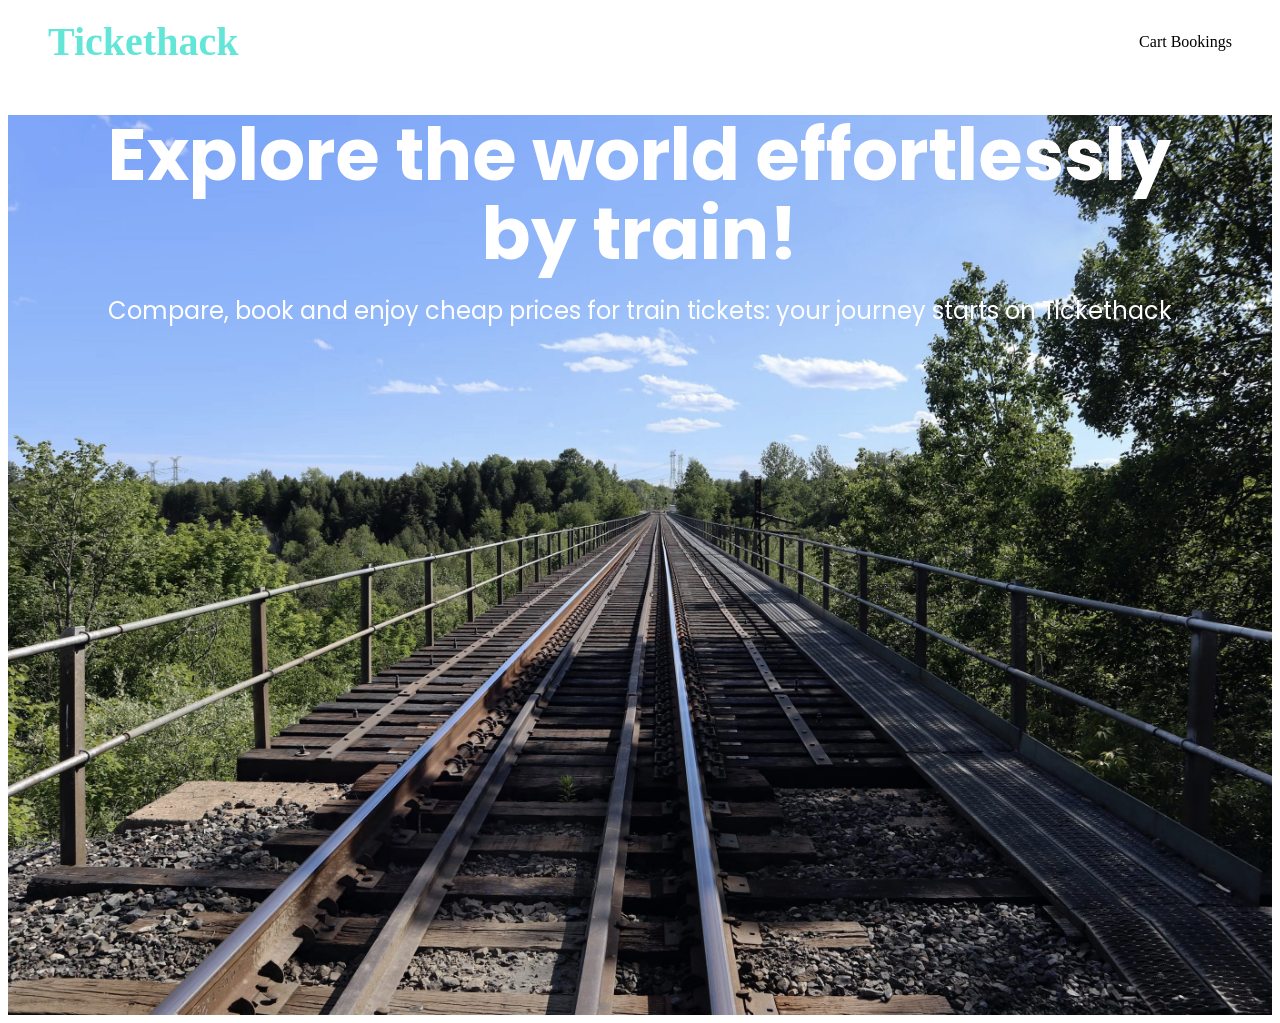
==== index.html @ ac54871b "frontend" ====
<!doctype html>
<html lang="en">
  <head>
    <meta charset="UTF-8" />
    <meta name="viewport" content="width=device-width, initial-scale=1.0" />
<link rel="preconnect" href="https://fonts.googleapis.com">
<link rel="preconnect" href="https://fonts.gstatic.com" crossorigin>

<link href="https://fonts.googleapis.com/css2?family=Poppins:wght@300;400;500;600;700&display=swap" rel="stylesheet">

    <title>Tickethack</title>
      <link rel="stylesheet" href="style.css">
  </head>

  <body>
    <header>
      <div class="logo">Tickethack</div>

      <nav>
        <a href="#">Cart</a>
        <a href="#">Bookings</a>
      </nav>
    </header>

    <main>
      <h1>Explore the world effortlessly by train!</h1>

      <p>
        Compare, book and enjoy cheap prices for train tickets: your journey
        starts on Tickethack
      </p>
    </main>
  </body>
</html>
---- style.css ----
main {
  margin-top: 0;
  min-height: 100vh;

  background-image: url("./images/background.jpg");
  background-size: cover;
  background-position: center;
  background-repeat: no-repeat;
  font-family: 'Poppins', sans-serif;
}
header {
  display: flex;
  justify-content: space-between;
  align-items: center;

  background-color: white;

  padding: 10px 40px;
}
.logo {
  color: #63E6D8;

  font-size: 40px;
  font-weight: 700;
}
nav a {
  color: black;
  text-decoration: none;

  font-weight: 500;
}
h1 {
  color: white;

  font-size: 72px;
  font-weight: 700;

  text-align: center;

  width: 1100px;

  margin: 40px auto 0 auto;

  line-height: 1.1;
}
p {
  color: white;

  font-size: 24px;
  font-weight: 400;

  text-align: center;

  margin-top: 20px;
}
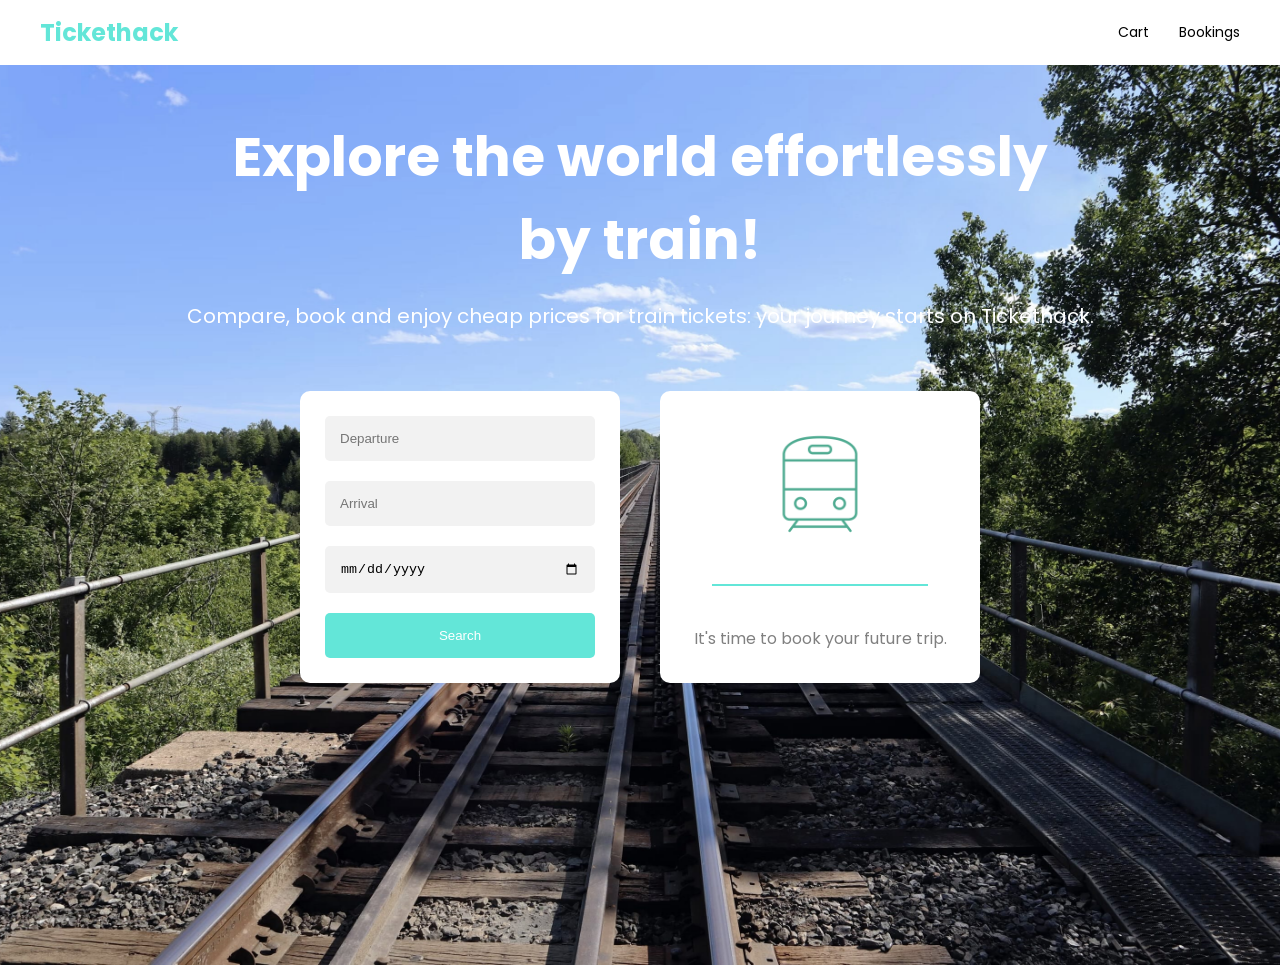
==== commit 1d070c9a: "frontend" ====
--- a/index.html
+++ b/index.html
@@ -1,34 +1,105 @@
-<!doctype html>
+<!DOCTYPE html>
 <html lang="en">
-  <head>
-    <meta charset="UTF-8" />
-    <meta name="viewport" content="width=device-width, initial-scale=1.0" />
-<link rel="preconnect" href="https://fonts.googleapis.com">
-<link rel="preconnect" href="https://fonts.gstatic.com" crossorigin>
 
-<link href="https://fonts.googleapis.com/css2?family=Poppins:wght@300;400;500;600;700&display=swap" rel="stylesheet">
+<head>
+  <meta charset="UTF-8">
 
-    <title>Tickethack</title>
-      <link rel="stylesheet" href="style.css">
-  </head>
+  <!-- Responsive mobile -->
+  <meta name="viewport" content="width=device-width, initial-scale=1.0">
+  <link rel="preconnect" href="https://fonts.googleapis.com">
 
-  <body>
-    <header>
-      <div class="logo">Tickethack</div>
+  <link rel="preconnect" href="https://fonts.gstatic.com" crossorigin>
 
-      <nav>
-        <a href="#">Cart</a>
-        <a href="#">Bookings</a>
-      </nav>
-    </header>
+  <link href="https://fonts.googleapis.com/css2?family=Poppins:wght@300;400;500;600;700&display=swap"
+    rel="stylesheet">
+  <link rel="stylesheet" href="style.css">
 
-    <main>
-      <h1>Explore the world effortlessly by train!</h1>
+  <title>Tickethack</title>
 
-      <p>
-        Compare, book and enjoy cheap prices for train tickets: your journey
-        starts on Tickethack
-      </p>
-    </main>
-  </body>
-</html>
+</head>
+
+<body>
+
+  <!-- =========================
+       HEADER
+  ========================== -->
+
+  <header>
+
+    <!-- Logo -->
+    <div class="logo">
+      Tickethack
+    </div>
+
+    <!-- Navigation -->
+    <nav>
+
+      <a href="#">Cart</a>
+
+      <a href="#">Bookings</a>
+
+    </nav>
+
+  </header>
+
+  <!-- =========================
+       MAIN
+  ========================== -->
+
+  <main>
+
+    <!-- Titre -->
+    <h1>
+      Explore the world effortlessly by train!
+    </h1>
+
+    <!-- Sous-titre -->
+    <p class="subtitle">
+      Compare, book and enjoy cheap prices for train tickets:
+      your journey starts on Tickethack.
+    </p>
+
+    <!-- Container des cards -->
+    <div class="cards">
+
+      <!-- =========================
+           CARD RECHERCHE
+      ========================== -->
+
+      <div class="search-card">
+
+        <input type="text" placeholder="Departure">
+
+        <input type="text" placeholder="Arrival">
+
+        <input type="date">
+
+        <button>
+          Search
+        </button>
+
+      </div>
+
+      <!-- =========================
+           CARD RESULTAT
+      ========================== -->
+
+      <div class="result-card">
+
+        <img src="./images/train.png" alt="train">
+
+        <div class="line"></div>
+
+        <p>
+          It's time to book your future trip.
+        </p>
+
+      </div>
+
+    </div>
+
+  </main>
+
+</body>
+
+</html>
--- a/style.css
+++ b/style.css
@@ -1,55 +1,224 @@
+/* =========================
+   RESET
+========================= */
+
+* {
+  margin: 0;
+  padding: 0;
+  box-sizing: border-box;
+}
+
+/* =========================
+   BODY
+========================= */
+
+body {
+  font-family: 'Poppins', sans-serif;
+}
+
+/* =========================
+   HEADER
+========================= */
+
+header {
+
+  display: flex;
+
+  justify-content: space-between;
+
+  align-items: center;
+
+  background-color: white;
+
+  padding: 15px 40px;
+}
+
+/* Logo */
+
+.logo {
+
+  color: #63E6D8;
+
+  font-size: 24px;
+
+  font-weight: bold;
+}
+
+/* Navigation */
+
+nav {
+
+  display: flex;
+
+  gap: 30px;
+}
+
+nav a {
+
+  text-decoration: none;
+
+  color: black;
+
+  font-size: 14px;
+}
+
+/* =========================
+   MAIN
+========================= */
+
 main {
-  margin-top: 0;
+
   min-height: 100vh;
 
   background-image: url("./images/background.jpg");
+
   background-size: cover;
+
   background-position: center;
-  background-repeat: no-repeat;
-  font-family: 'Poppins', sans-serif;
-}
-header {
-  display: flex;
-  justify-content: space-between;
+
+  padding-top: 50px;
+
+  text-align: center;
+}
+
+/* =========================
+   TITRE
+========================= */
+
+h1 {
+
+  color: white;
+
+  font-size: 55px;
+
+  width: 70%;
+
+  margin: auto;
+}
+
+/* Sous-titre */
+
+.subtitle {
+
+  color: white;
+
+  font-size: 20px;
+
+  margin-top: 20px;
+}
+
+/* =========================
+   CONTAINER DES CARDS
+========================= */
+
+.cards {
+
+  display: flex;
+
+  justify-content: center;
+
+  gap: 40px;
+
+  margin-top: 60px;
+}
+
+/* =========================
+   CARD RECHERCHE
+========================= */
+
+.search-card {
+
+  background-color: white;
+
+  width: 320px;
+
+  padding: 25px;
+
+  border-radius: 10px;
+
+  display: flex;
+
+  flex-direction: column;
+
+  gap: 20px;
+}
+
+/* Inputs */
+
+.search-card input {
+
+  padding: 15px;
+
+  border: none;
+
+  background-color: #f2f2f2;
+
+  border-radius: 5px;
+}
+
+/* Bouton */
+
+.search-card button {
+
+  padding: 15px;
+
+  border: none;
+
+  background-color: #63E6D8;
+
+  color: white;
+
+  border-radius: 5px;
+
+  cursor: pointer;
+}
+
+/* =========================
+   CARD RESULTAT
+========================= */
+
+.result-card {
+
+  background-color: white;
+
+  width: 320px;
+
+  padding: 25px;
+
+  border-radius: 10px;
+
+  display: flex;
+
+  flex-direction: column;
+
+  justify-content: center;
+
   align-items: center;
-
-  background-color: white;
-
-  padding: 10px 40px;
-}
-.logo {
-  color: #63E6D8;
-
-  font-size: 40px;
-  font-weight: 700;
-}
-nav a {
-  color: black;
-  text-decoration: none;
-
-  font-weight: 500;
-}
-h1 {
-  color: white;
-
-  font-size: 72px;
-  font-weight: 700;
-
-  text-align: center;
-
-  width: 1100px;
-
-  margin: 40px auto 0 auto;
-
-  line-height: 1.1;
-}
-p {
-  color: white;
-
-  font-size: 24px;
-  font-weight: 400;
-
-  text-align: center;
-
-  margin-top: 20px;
+}
+
+/* Image train */
+
+.result-card img {
+
+  width: 120px;
+}
+
+/* Ligne */
+
+.line {
+
+  width: 80%;
+
+  height: 2px;
+
+  background-color: #63E6D8;
+
+  margin: 40px 0;
+}
+
+/* Texte */
+
+.result-card p {
+
+  color: gray;
 }
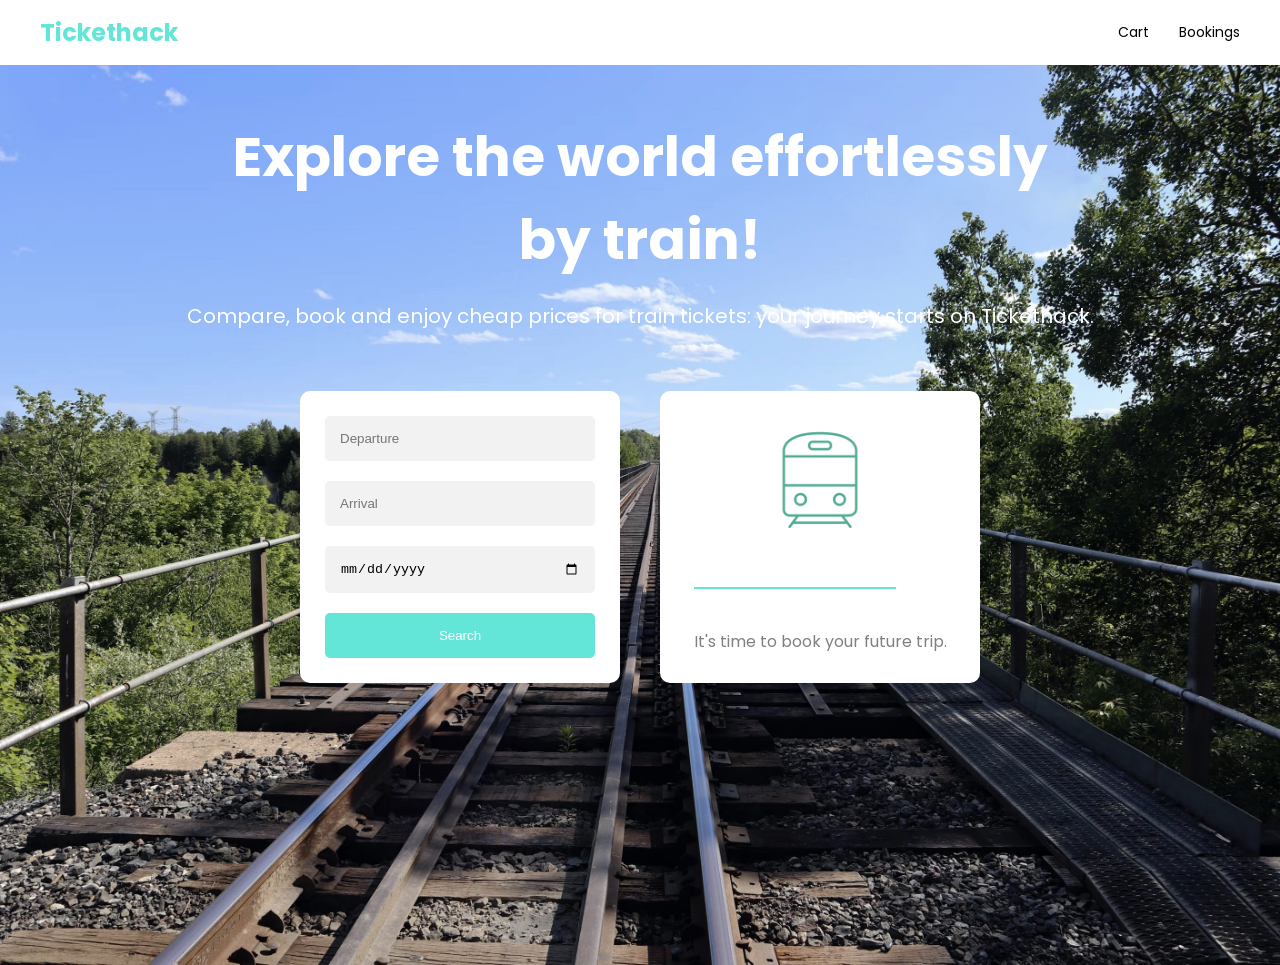
==== commit df3862fa: "frontend" ====
--- a/index.html
+++ b/index.html
@@ -2,16 +2,22 @@
 <html lang="en">
 
 <head>
+
+  <!-- Encodage -->
   <meta charset="UTF-8">
 
   <!-- Responsive mobile -->
   <meta name="viewport" content="width=device-width, initial-scale=1.0">
+
+  <!-- Police Google -->
   <link rel="preconnect" href="https://fonts.googleapis.com">
 
   <link rel="preconnect" href="https://fonts.gstatic.com" crossorigin>
 
   <link href="https://fonts.googleapis.com/css2?family=Poppins:wght@300;400;500;600;700&display=swap"
     rel="stylesheet">
+
+  <!-- CSS -->
   <link rel="stylesheet" href="style.css">
 
   <title>Tickethack</title>
@@ -48,18 +54,25 @@
 
   <main>
 
-    <!-- Titre -->
+    <!-- =========================
+         TITRE
+    ========================== -->
+
     <h1>
       Explore the world effortlessly by train!
     </h1>
 
     <!-- Sous-titre -->
+
     <p class="subtitle">
       Compare, book and enjoy cheap prices for train tickets:
       your journey starts on Tickethack.
     </p>
 
-    <!-- Container des cards -->
+    <!-- =========================
+         CONTAINER DES 2 CARDS
+    ========================== -->
+
     <div class="cards">
 
       <!-- =========================
@@ -68,31 +81,65 @@
 
       <div class="search-card">
 
-        <input type="text" placeholder="Departure">
+        <!-- Input départ -->
+        <input
+          id="departure"
+          type="text"
+          placeholder="Departure"
+        >
 
-        <input type="text" placeholder="Arrival">
+        <!-- Input arrivée -->
+        <input
+          id="arrival"
+          type="text"
+          placeholder="Arrival"
+        >
 
-        <input type="date">
+        <!-- Input date -->
+        <input
+          id="date"
+          type="date"
+        >
 
-        <button>
+        <!-- Bouton recherche -->
+        <button id="search-btn">
+
           Search
+
         </button>
 
       </div>
 
       <!-- =========================
-           CARD RESULTAT
+           CARD RESULTATS
       ========================== -->
 
       <div class="result-card">
 
-        <img src="./images/train.png" alt="train">
+        <!-- Container dynamique :
+             sera modifié en JavaScript
+        -->
 
-        <div class="line"></div>
+        <div id="results-container">
 
-        <p>
-          It's time to book your future trip.
-        </p>
+          <!-- État vide par défaut -->
+
+          <img
+            src="./images/train.png"
+            alt="train"
+          >
+
+          <!-- Ligne -->
+
+          <div class="line"></div>
+
+          <!-- Texte -->
+
+          <p>
+            It's time to book your future trip.
+          </p>
+
+        </div>
 
       </div>
 
@@ -100,6 +147,12 @@
 
   </main>
 
+  <!-- =========================
+       JAVASCRIPT
+  ========================== -->
+
+  <script src="script.js"></script>
+
 </body>
 
 </html>
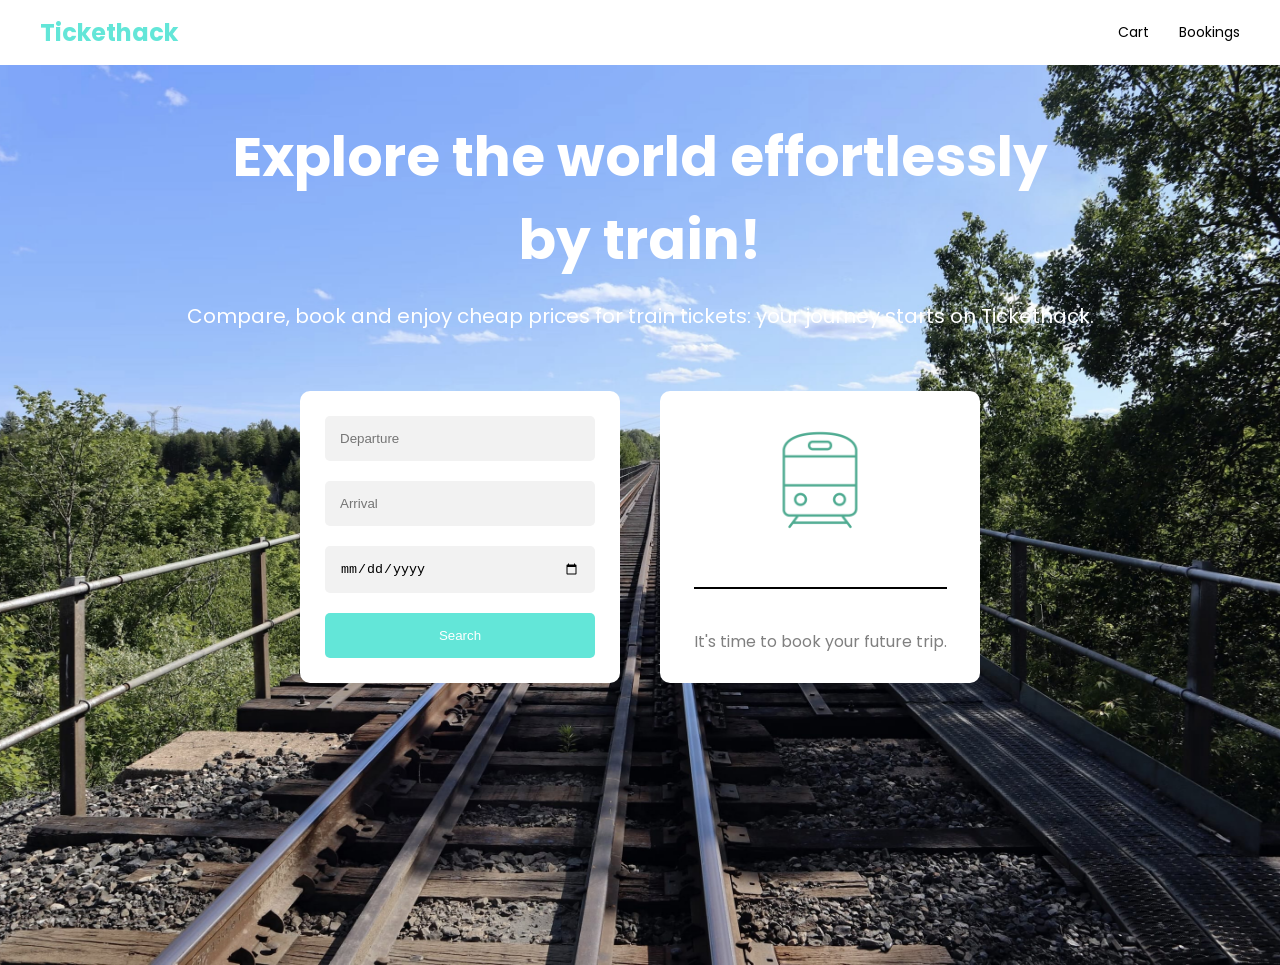
==== commit c4ee3b4e: "frontend script" ====
--- a/index.html
+++ b/index.html
@@ -2,11 +2,7 @@
 <html lang="en">
 
 <head>
-
-  <!-- Encodage -->
   <meta charset="UTF-8">
-
-  <!-- Responsive mobile -->
   <meta name="viewport" content="width=device-width, initial-scale=1.0">
 
   <!-- Police Google -->
@@ -16,8 +12,6 @@
 
   <link href="https://fonts.googleapis.com/css2?family=Poppins:wght@300;400;500;600;700&display=swap"
     rel="stylesheet">
-
-  <!-- CSS -->
   <link rel="stylesheet" href="style.css">
 
   <title>Tickethack</title>
@@ -25,10 +19,6 @@
 </head>
 
 <body>
-
-  <!-- =========================
-       HEADER
-  ========================== -->
 
   <header>
 
@@ -48,15 +38,7 @@
 
   </header>
 
-  <!-- =========================
-       MAIN
-  ========================== -->
-
   <main>
-
-    <!-- =========================
-         TITRE
-    ========================== -->
 
     <h1>
       Explore the world effortlessly by train!
@@ -69,15 +51,12 @@
       your journey starts on Tickethack.
     </p>
 
-    <!-- =========================
-         CONTAINER DES 2 CARDS
-    ========================== -->
+    
+         <!-- CONTAINER DES 2 CARDS -->
 
     <div class="cards">
 
-      <!-- =========================
-           CARD RECHERCHE
-      ========================== -->
+      <!-- CARD RECHERCHE -->
 
       <div class="search-card">
 
@@ -86,6 +65,7 @@
           id="departure"
           type="text"
           placeholder="Departure"
+          pattern="[A-Za-zÀ-ÿ\s]+"
         >
 
         <!-- Input arrivée -->
@@ -93,6 +73,7 @@
           id="arrival"
           type="text"
           placeholder="Arrival"
+          pattern="[A-Za-zÀ-ÿ\s]+"
         >
 
         <!-- Input date -->
@@ -110,15 +91,9 @@
 
       </div>
 
-      <!-- =========================
-           CARD RESULTATS
-      ========================== -->
+      <!-- CARD RESULTATS -->
 
       <div class="result-card">
-
-        <!-- Container dynamique :
-             sera modifié en JavaScript
-        -->
 
         <div id="results-container">
 
@@ -147,10 +122,6 @@
 
   </main>
 
-  <!-- =========================
-       JAVASCRIPT
-  ========================== -->
-
   <script src="script.js"></script>
 
 </body>
--- a/style.css
+++ b/style.css
@@ -1,6 +1,3 @@
-/* =========================
-   RESET
-========================= */
 
 * {
   margin: 0;
@@ -8,17 +5,12 @@
   box-sizing: border-box;
 }
 
-/* =========================
-   BODY
-========================= */
 
 body {
   font-family: 'Poppins', sans-serif;
 }
 
-/* =========================
-   HEADER
-========================= */
+
 
 header {
 
@@ -33,7 +25,7 @@
   padding: 15px 40px;
 }
 
-/* Logo */
+
 
 .logo {
 
@@ -44,7 +36,7 @@
   font-weight: bold;
 }
 
-/* Navigation */
+
 
 nav {
 
@@ -62,9 +54,7 @@
   font-size: 14px;
 }
 
-/* =========================
-   MAIN
-========================= */
+
 
 main {
 
@@ -81,10 +71,6 @@
   text-align: center;
 }
 
-/* =========================
-   TITRE
-========================= */
-
 h1 {
 
   color: white;
@@ -96,7 +82,6 @@
   margin: auto;
 }
 
-/* Sous-titre */
 
 .subtitle {
 
@@ -107,9 +92,7 @@
   margin-top: 20px;
 }
 
-/* =========================
-   CONTAINER DES CARDS
-========================= */
+
 
 .cards {
 
@@ -122,9 +105,6 @@
   margin-top: 60px;
 }
 
-/* =========================
-   CARD RECHERCHE
-========================= */
 
 .search-card {
 
@@ -173,9 +153,6 @@
   cursor: pointer;
 }
 
-/* =========================
-   CARD RESULTAT
-========================= */
 
 .result-card {
 
@@ -207,11 +184,11 @@
 
 .line {
 
-  width: 80%;
+  width: 100%;
 
   height: 2px;
 
-  background-color: #63E6D8;
+  background-color: black;
 
   margin: 40px 0;
 }
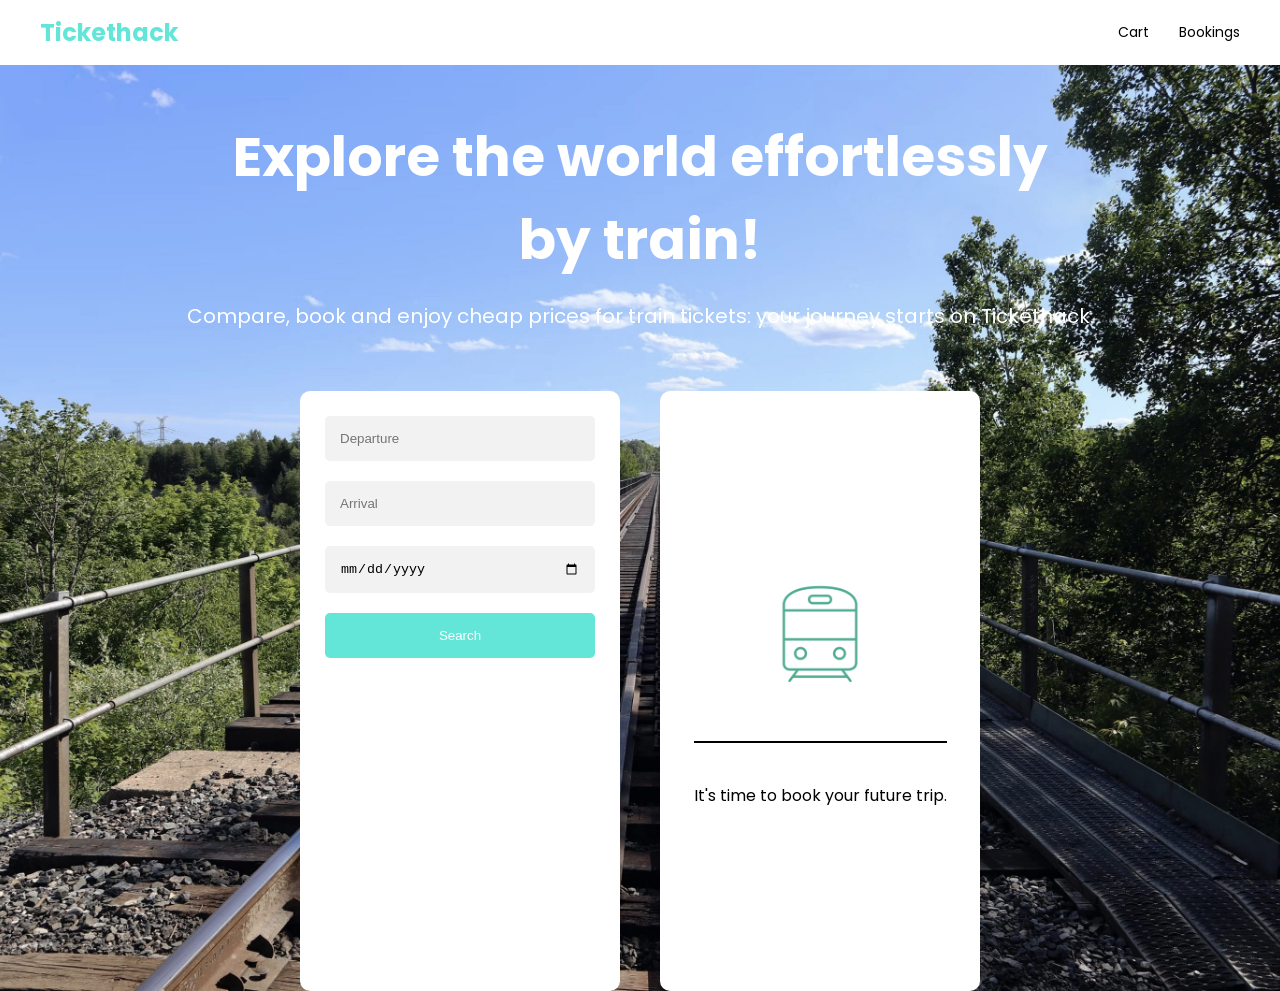
==== commit a6d7f481: "panier/book" ====
--- a/index.html
+++ b/index.html
@@ -30,9 +30,9 @@
     <!-- Navigation -->
     <nav>
 
-      <a href="#">Cart</a>
+      <a href="panier.html">Cart</a>
 
-      <a href="#">Bookings</a>
+      <a href="book.html">Bookings</a>
 
     </nav>
 
--- a/style.css
+++ b/style.css
@@ -34,6 +34,7 @@
   font-size: 24px;
 
   font-weight: bold;
+  text-decoration: none;
 }
 
 
@@ -159,17 +160,13 @@
   background-color: white;
 
   width: 320px;
-
+  height: 600px;
   padding: 25px;
-
-  border-radius: 10px;
-
-  display: flex;
-
+  border-radius: 10px;
+  overflow-y: auto;
+  display: flex;
   flex-direction: column;
-
-  justify-content: center;
-
+  justify-content: center;
   align-items: center;
 }
 
@@ -197,5 +194,184 @@
 
 .result-card p {
 
-  color: gray;
-}+  color: black;
+}
+.trip-row {
+
+  width: 100%;
+
+  display: flex;
+
+  align-items: center;
+
+  justify-content: space-between;
+
+  background-color: #f2f2f2;
+
+  padding: 15px 20px;
+
+  border-radius: 8px;
+
+  margin-bottom: 15px;
+
+  min-height: 60px;
+}
+
+.book-btn {
+
+  border: none;
+
+  background-color: #63E6D8;
+
+  color: white;
+
+  padding: 8px 15px;
+
+  border-radius: 5px;
+
+  cursor: pointer;
+}
+
+/* =========================
+   panier.html
+========================= */
+#container {
+  min-height: 100vh;
+  background-color: #F0F2F1;
+  justify-content: center; 
+  align-items: center;
+  display: flex;
+
+}
+.CardVide, .BookVide {
+  background-color: white;
+  justify-content: center;
+  width: 70vw;
+  padding: 25px;
+  text-align: center;
+  border-radius: 10px;
+}
+.connexionBook {
+  background-color: white;
+  justify-content: center;
+  width: 70vw;
+  padding: 25px;
+  text-align: center;
+  border-radius: 10px;
+}
+
+.connexionCard {
+  background-color: white;
+  padding: 0;
+  border-radius: 10px;
+  display: flex;
+  flex-direction: column;
+  overflow: hidden;
+  width: 70vw;
+}
+.connexionCard > div > p:first-child, 
+#tripscart-container {
+    padding-left: 20px;
+    padding-right: 20px;
+}
+
+.connexionCard > div > p:first-child {
+    padding-top: 20px;
+    font-weight: bold;
+    font-size: 1.5rem;
+}
+.titreCart{
+  margin-bottom: 20px;
+  text-align: center;
+}
+#tripscart-container {
+  display: flex;
+  flex-direction: column;
+  width: 100%;
+  border-radius: 5px;
+  overflow: hidden;
+}
+
+.trip-row {
+    display: flex;
+    flex-direction: row;
+    justify-content: space-between; /* Espace les éléments aux extrémités */
+    align-items: center; /* Aligne verticalement le texte au milieu de la ligne */
+    padding: 0;
+    background-color: #F0F2F1; /* Optionnel : pour mieux voir la ligne */
+    border-radius: 5px;
+  
+}
+
+.trip-row p:first-child {
+    flex: 1;
+    text-align: left;
+    padding: 0;
+    margin-left: 10px;
+}
+
+.trip-row p:not(first-child) {
+    flex: 1;
+    text-align: center;
+    margin-right: 20px;
+    padding: 0;
+}
+
+.lineGray {
+
+  width: 20%;
+
+  height: 2px;
+
+  background-color: #A8A9AE;
+
+  margin: 0 auto;
+}
+
+#enjoy {
+
+  color: #76988F;
+
+  font-size: 14px;
+
+  font-weight: bold;
+  text-decoration: none;
+}
+
+.deleteTrip {
+  display: flex;
+  justify-content: center;
+  align-items: center;
+  width: 25px;
+  height: 25px;
+  font-size: 10px;
+  margin: 10px;
+  color: white;
+  background-color: #439E86;
+  border: 1px #439E86;
+  border-radius: 5px;
+  cursor: pointer;    
+}
+.cart-footer {
+    display: flex;
+    justify-content: space-between; /* Écarte le total et le bouton */
+    align-items: center;
+    padding: 20px;
+    background-color: #00153E; /* Une couleur de fond différente pour le distinguer */
+    color: white;
+    margin-top: 20px;
+    width: 100%;
+}
+.cart-footer p{
+    margin: 0;
+}
+
+#purchase-btn {
+    padding: 8px 15px;
+    background-color: #439E86;
+    color: white;
+    border: none;
+    border-radius: 4px;
+    cursor: pointer;
+    
+}
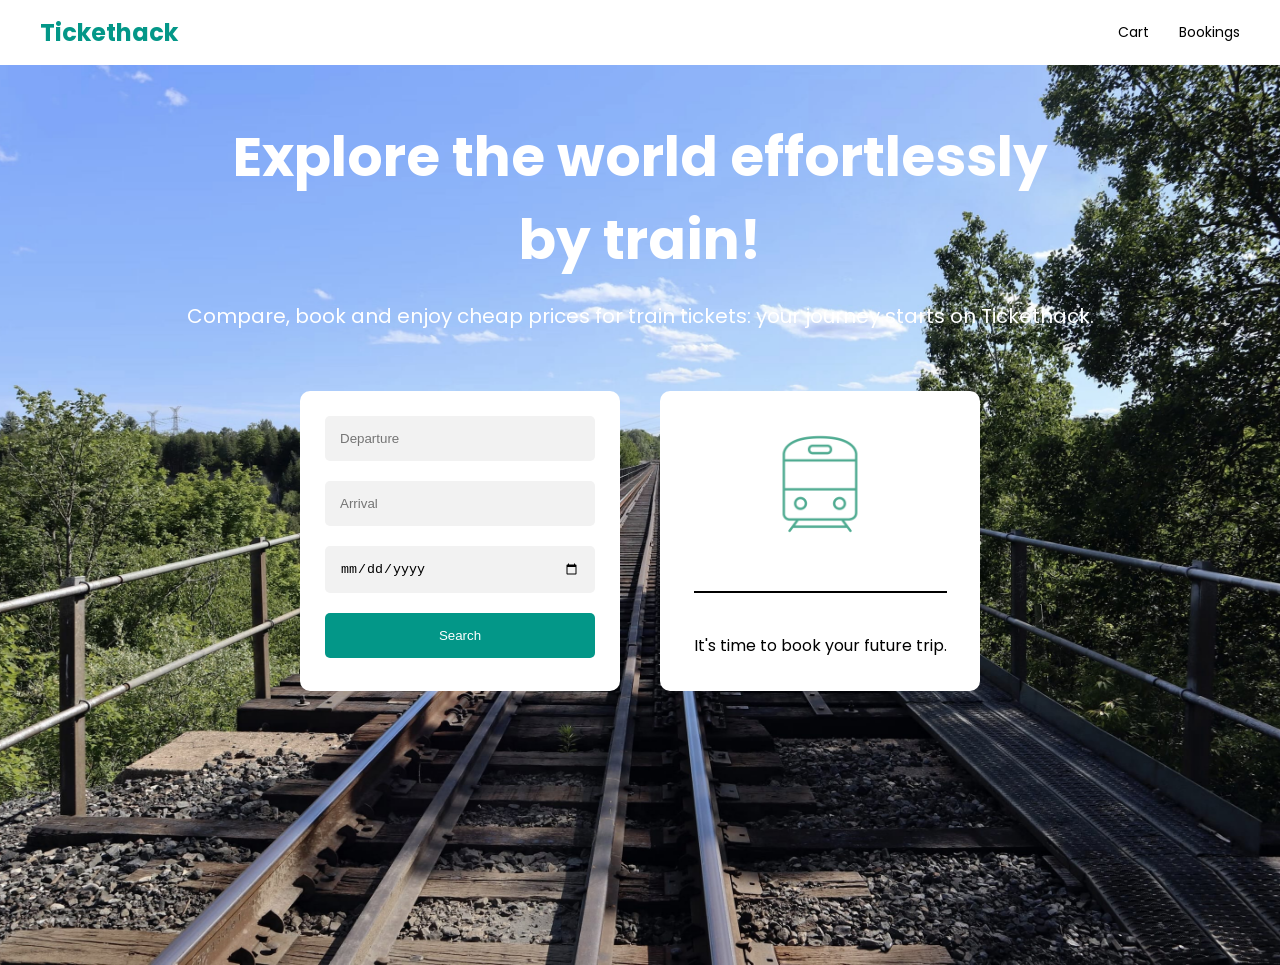
==== commit abe5c045: "debug purchase" ====
--- a/index.html
+++ b/index.html
@@ -4,62 +4,40 @@
 <head>
   <meta charset="UTF-8">
   <meta name="viewport" content="width=device-width, initial-scale=1.0">
-
   <!-- Police Google -->
   <link rel="preconnect" href="https://fonts.googleapis.com">
-
   <link rel="preconnect" href="https://fonts.gstatic.com" crossorigin>
-
   <link href="https://fonts.googleapis.com/css2?family=Poppins:wght@300;400;500;600;700&display=swap"
     rel="stylesheet">
   <link rel="stylesheet" href="style.css">
-
   <title>Tickethack</title>
-
 </head>
 
 <body>
-
   <header>
-
     <!-- Logo -->
     <div class="logo">
       Tickethack
     </div>
-
     <!-- Navigation -->
     <nav>
-
       <a href="panier.html">Cart</a>
-
       <a href="book.html">Bookings</a>
-
     </nav>
-
   </header>
-
   <main>
-
     <h1>
       Explore the world effortlessly by train!
     </h1>
-
     <!-- Sous-titre -->
-
     <p class="subtitle">
       Compare, book and enjoy cheap prices for train tickets:
       your journey starts on Tickethack.
     </p>
-
-    
-         <!-- CONTAINER DES 2 CARDS -->
-
+    <!-- CONTAINER DES 2 CARDS -->
     <div class="cards">
-
       <!-- CARD RECHERCHE -->
-
       <div class="search-card">
-
         <!-- Input départ -->
         <input
           id="departure"
@@ -67,7 +45,6 @@
           placeholder="Departure"
           pattern="[A-Za-zÀ-ÿ\s]+"
         >
-
         <!-- Input arrivée -->
         <input
           id="arrival"
@@ -75,55 +52,31 @@
           placeholder="Arrival"
           pattern="[A-Za-zÀ-ÿ\s]+"
         >
-
         <!-- Input date -->
         <input
           id="date"
           type="date"
         >
-
         <!-- Bouton recherche -->
         <button id="search-btn">
-
           Search
-
         </button>
-
       </div>
 
       <!-- CARD RESULTATS -->
-
       <div class="result-card">
-
         <div id="results-container">
-
           <!-- État vide par défaut -->
-
-          <img
-            src="./images/train.png"
-            alt="train"
-          >
-
+          <img src="./images/train.png" alt="train">
           <!-- Ligne -->
-
           <div class="line"></div>
-
           <!-- Texte -->
-
-          <p>
-            It's time to book your future trip.
-          </p>
-
+          <p>It's time to book your future trip.</p>
         </div>
-
       </div>
-
     </div>
-
   </main>
-
   <script src="script.js"></script>
-
 </body>
 
 </html>
--- a/style.css
+++ b/style.css
@@ -4,32 +4,19 @@
   padding: 0;
   box-sizing: border-box;
 }
-
-
 body {
   font-family: 'Poppins', sans-serif;
 }
-
-
-
 header {
-
-  display: flex;
-
-  justify-content: space-between;
-
-  align-items: center;
-
-  background-color: white;
-
-  padding: 15px 40px;
-}
-
-
-
+display: flex;
+justify-content: space-between;
+align-items: center;
+background-color: white;
+padding: 15px 40px;
+}
 .logo {
 
-  color: #63E6D8;
+  color: #039788;
 
   font-size: 24px;
 
@@ -122,6 +109,8 @@
   flex-direction: column;
 
   gap: 20px;
+  
+  height : 300px
 }
 
 /* Inputs */
@@ -145,7 +134,7 @@
 
   border: none;
 
-  background-color: #63E6D8;
+  background-color: #039788;
 
   color: white;
 
@@ -160,7 +149,7 @@
   background-color: white;
 
   width: 320px;
-  height: 600px;
+  height: 300px;
   padding: 25px;
   border-radius: 10px;
   overflow-y: auto;
@@ -194,7 +183,8 @@
 
 .result-card p {
 
-  color: black;
+  color: rgb(0, 0, 0);
+
 }
 .trip-row {
 
@@ -221,7 +211,7 @@
 
   border: none;
 
-  background-color: #63E6D8;
+  background-color: #039788;
 
   color: white;
 
